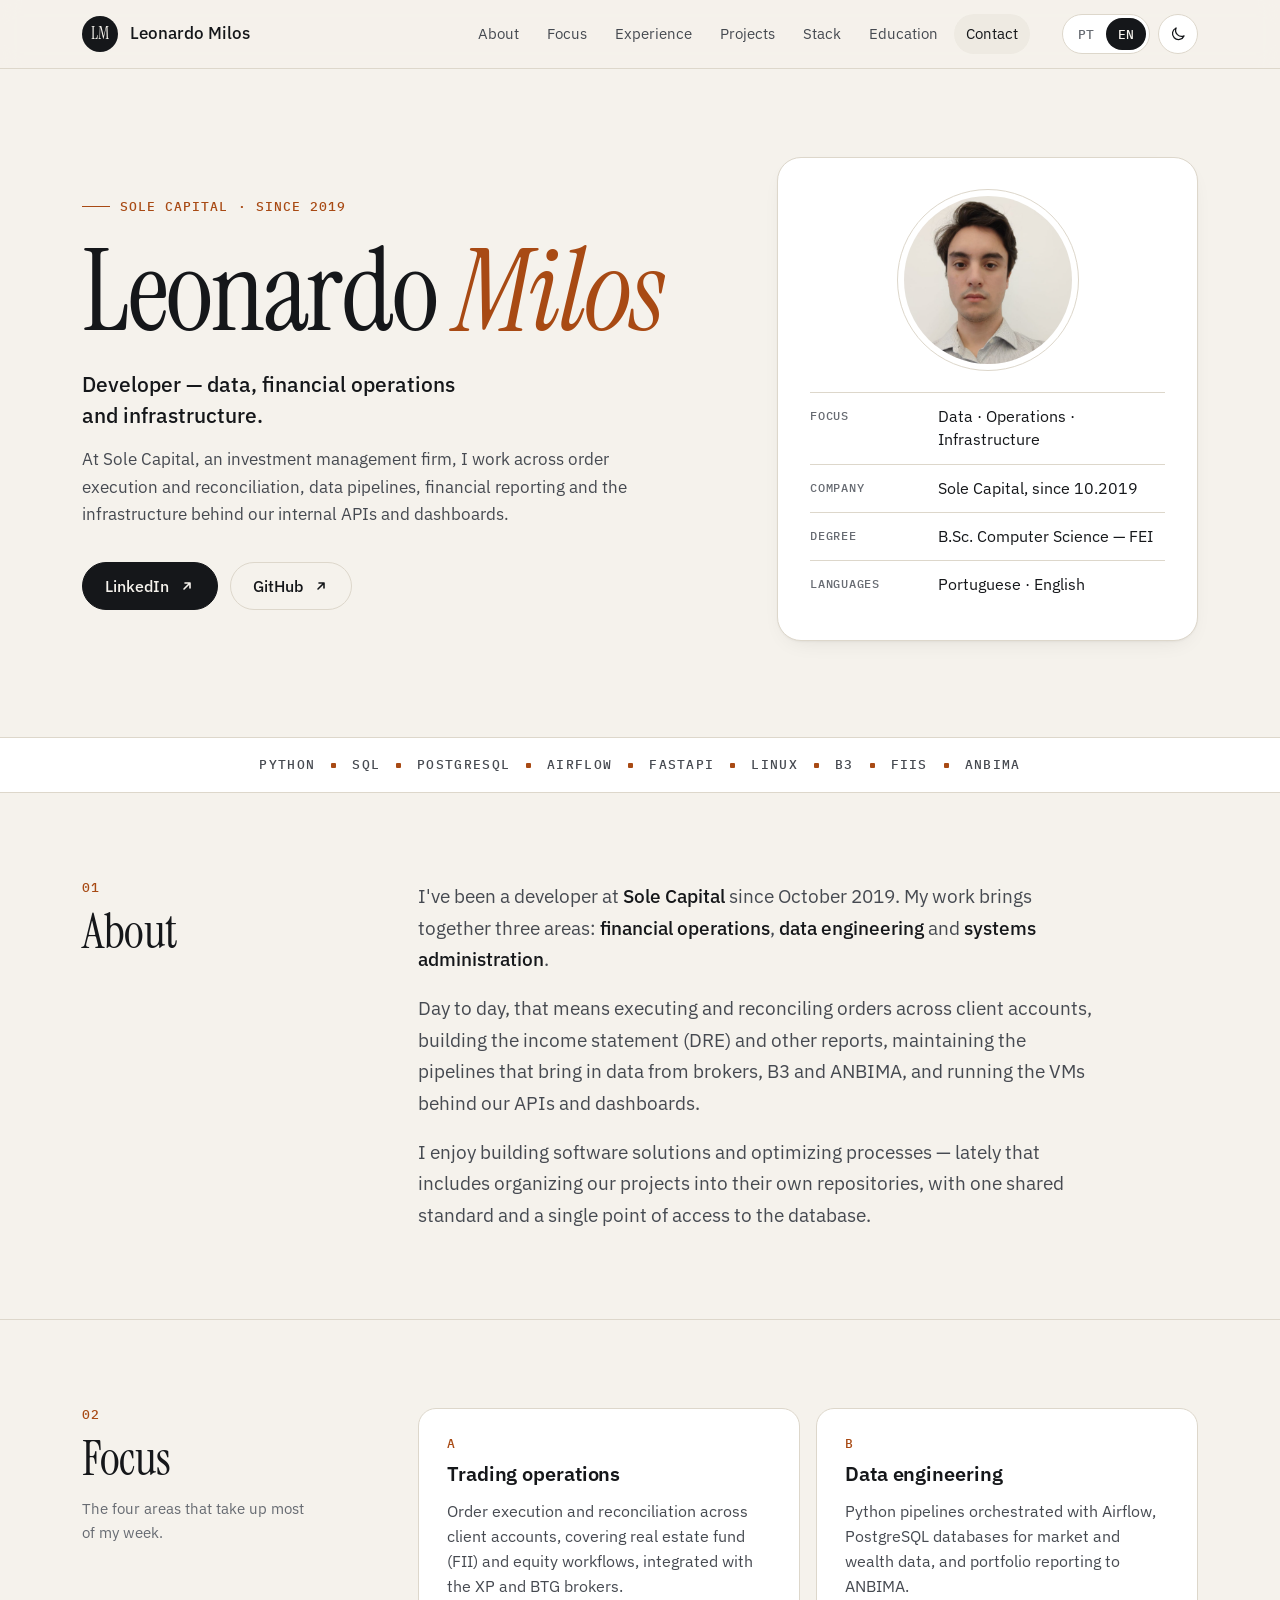
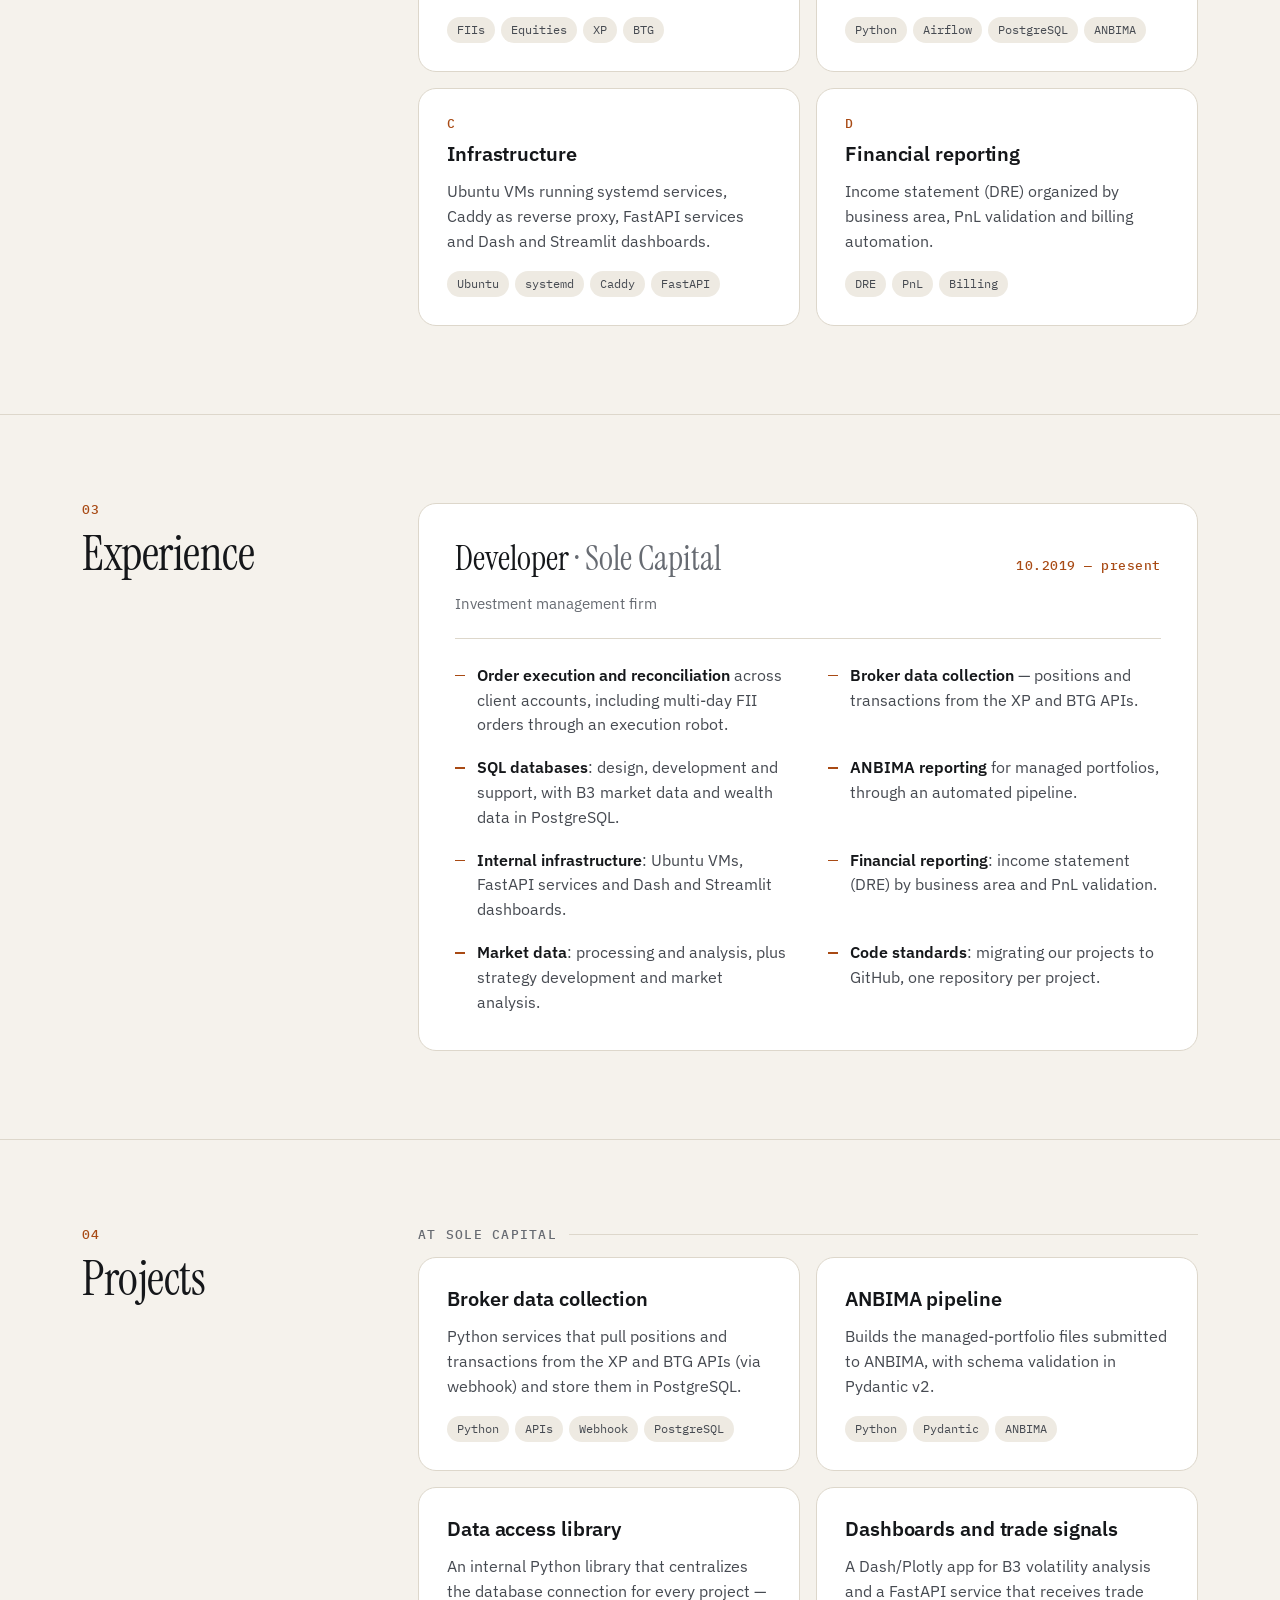
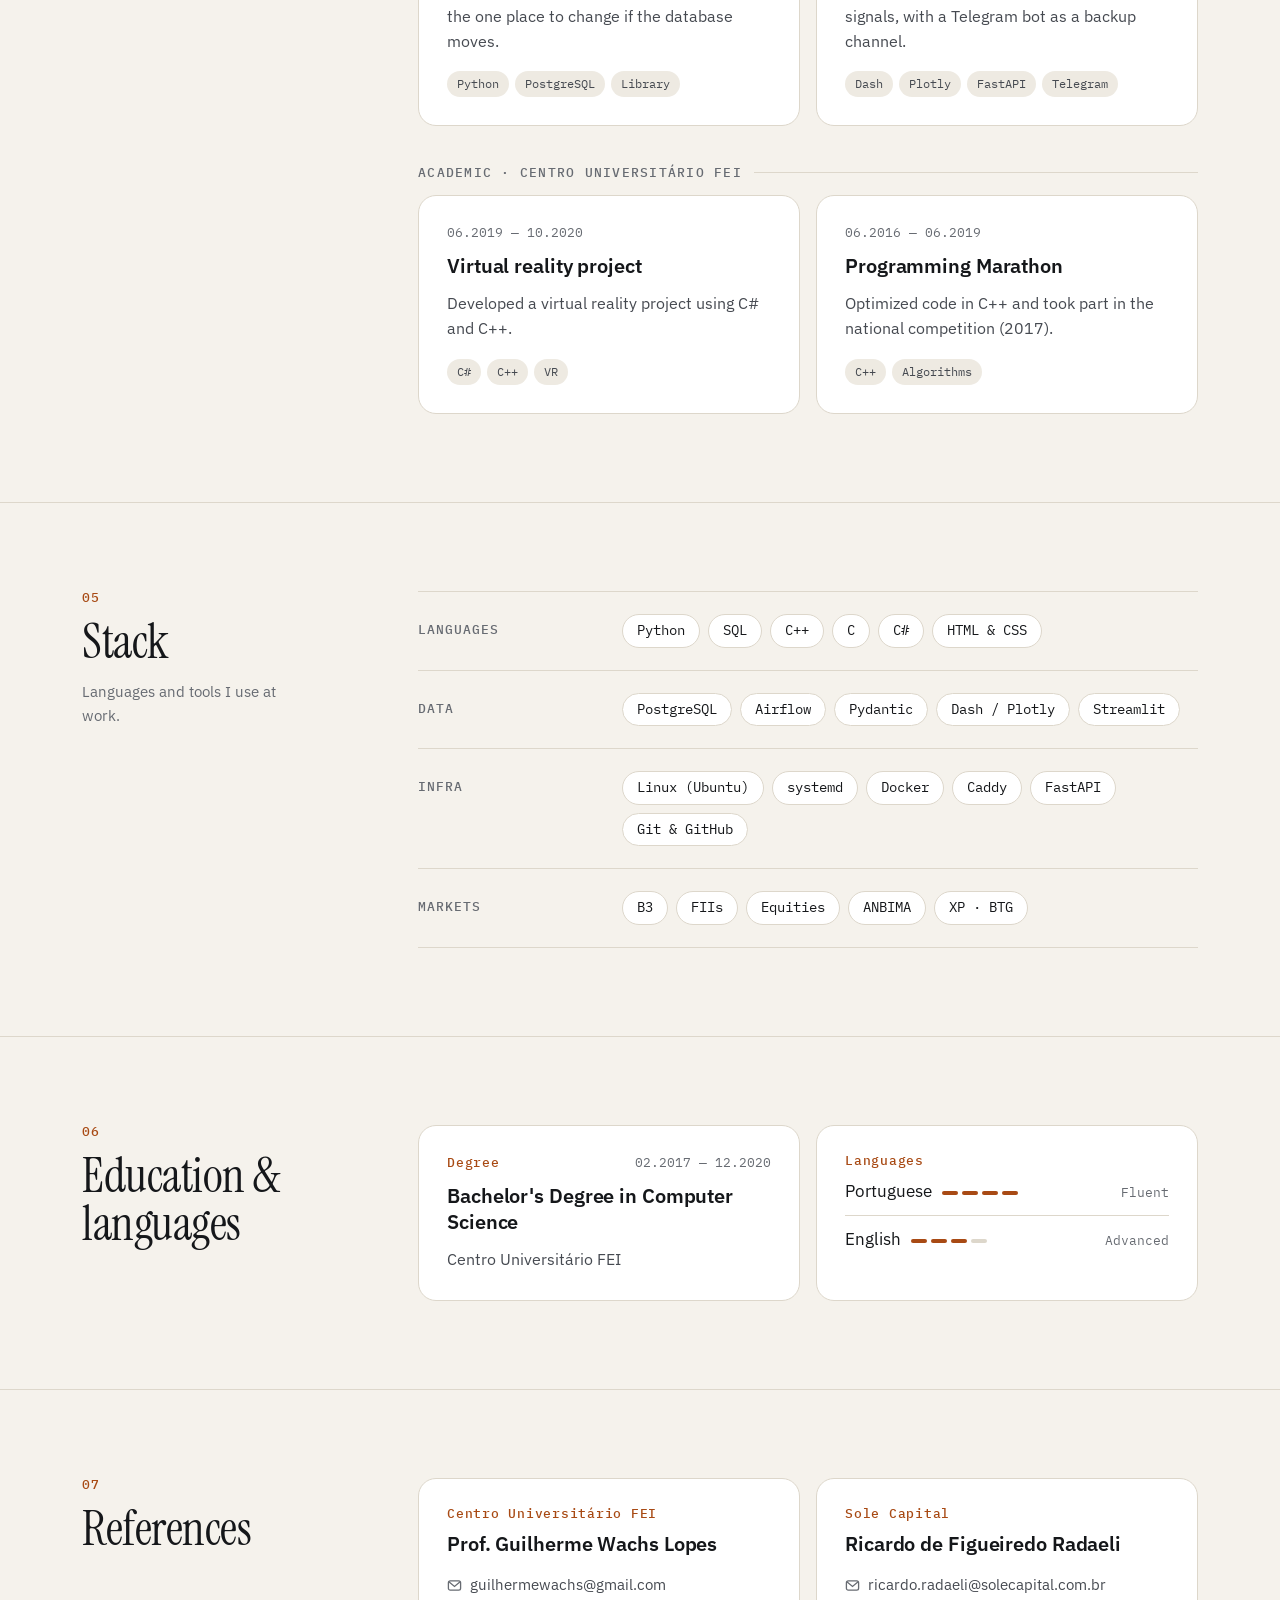
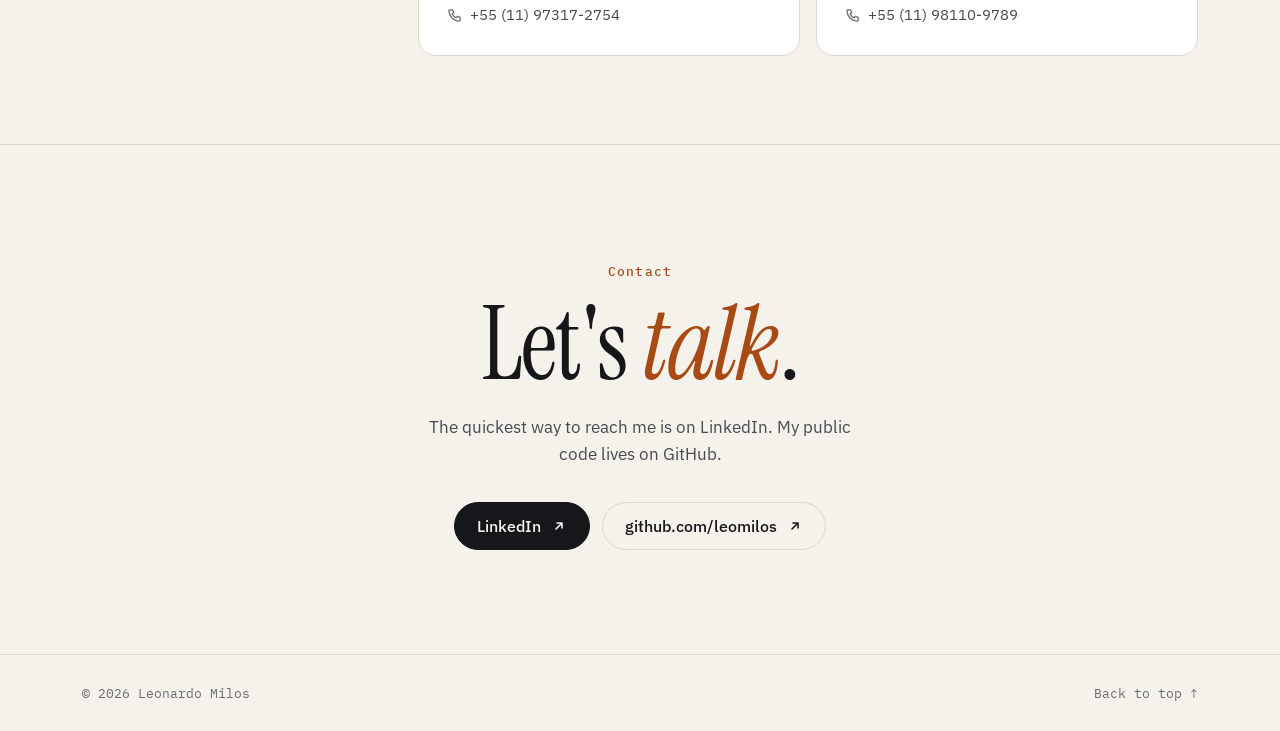
==== index.html @ b1ca7614 "Nova página pessoal bilíngue" ====
<!DOCTYPE html>
<html lang="pt-BR" data-ui="pt">
<head>
  <meta charset="UTF-8">
  <meta name="viewport" content="width=device-width, initial-scale=1.0">
  <title>Leonardo Milos · Dados, operações e infraestrutura</title>
  <meta name="description" content="Leonardo Milos — desenvolvedor na Sole Capital: engenharia de dados, operações financeiras e infraestrutura.">
  <meta property="og:title" content="Leonardo Milos">
  <meta property="og:description" content="Desenvolvedor na Sole Capital — dados, operações financeiras e infraestrutura.">
  <meta property="og:image" content="profile-photo.jpg">
  <link rel="icon" href="data:image/svg+xml,%3Csvg xmlns='http://www.w3.org/2000/svg' viewBox='0 0 64 64'%3E%3Crect width='64' height='64' rx='32' fill='%2315171A'/%3E%3Ctext x='32' y='42' font-family='Georgia,serif' font-size='28' fill='%23F5F2EC' text-anchor='middle'%3ELM%3C/text%3E%3C/svg%3E">
  <link rel="preconnect" href="https://fonts.googleapis.com">
  <link rel="preconnect" href="https://fonts.gstatic.com" crossorigin>
  <link href="https://fonts.googleapis.com/css2?family=IBM+Plex+Mono:wght@400;500&family=IBM+Plex+Sans:wght@400;500;600&family=Instrument+Serif:ital@0;1&display=swap" rel="stylesheet">

  <!-- Aplica idioma e tema antes de pintar a página (evita "piscar") -->
  <script>
    (function () {
      var r = document.documentElement;
      function get(k) { try { return localStorage.getItem(k); } catch (e) { return null; } }
      var q = new URLSearchParams(location.search).get('lang');
      var nav = (navigator.language || 'pt').toLowerCase();
      var lang = q || get('lm-lang') || (nav.indexOf('pt') === 0 ? 'pt' : 'en');
      lang = lang === 'en' ? 'en' : 'pt';
      r.setAttribute('data-ui', lang);
      r.setAttribute('lang', lang === 'en' ? 'en' : 'pt-BR');
      var t = get('lm-theme');
      if (t === 'light' || t === 'dark') r.setAttribute('data-theme', t);
    })();
  </script>

  <style>
    /* ---------- Tokens ---------- */
    :root {
      --paper: #F5F2EC;
      --surface: #FFFFFF;
      --ink: #15171A;
      --ink-2: #464A51;
      --muted: #676B72;
      --rule: #DDD7CB;
      --accent: #A84A14;
      --accent-soft: #F3E6DA;
      --chip: #EEEAE2;
      --btn-ink: #F5F2EC;
      --shadow: 0 1px 2px rgba(21, 23, 26, .04), 0 8px 24px -12px rgba(21, 23, 26, .12);

      --serif: "Instrument Serif", Georgia, "Times New Roman", serif;
      --sans: "IBM Plex Sans", "Segoe UI", system-ui, sans-serif;
      --mono: "IBM Plex Mono", ui-monospace, "Cascadia Mono", Consolas, monospace;

      --wrap: 1180px;
      --gutter: 32px;
      color-scheme: light;
    }
    @media (prefers-color-scheme: dark) {
      :root:not([data-theme="light"]) {
        --paper: #121315; --surface: #1A1C1F; --ink: #ECE8E1; --ink-2: #BDB8B0; --muted: #918C85;
        --rule: #2D3034; --accent: #E38D52; --accent-soft: #2B2019; --chip: #222428; --btn-ink: #121315;
        --shadow: 0 1px 2px rgba(0,0,0,.3), 0 8px 24px -12px rgba(0,0,0,.6);
        color-scheme: dark;
      }
    }
    :root[data-theme="dark"] {
      --paper: #121315; --surface: #1A1C1F; --ink: #ECE8E1; --ink-2: #BDB8B0; --muted: #918C85;
      --rule: #2D3034; --accent: #E38D52; --accent-soft: #2B2019; --chip: #222428; --btn-ink: #121315;
      --shadow: 0 1px 2px rgba(0,0,0,.3), 0 8px 24px -12px rgba(0,0,0,.6);
      color-scheme: dark;
    }

    /* ---------- Idioma: mostra só o bloco do idioma ativo ---------- */
    html[data-ui="pt"] [data-lang="en"],
    html[data-ui="en"] [data-lang="pt"] { display: none !important; }

    /* ---------- Base ---------- */
    *, *::before, *::after { box-sizing: border-box; }
    html { -webkit-text-size-adjust: 100%; }
    @media (prefers-reduced-motion: no-preference) { html { scroll-behavior: smooth; } }
    body {
      margin: 0;
      background: var(--paper);
      color: var(--ink);
      font-family: var(--sans);
      font-size: 17px;
      line-height: 1.6;
      -webkit-font-smoothing: antialiased;
      transition: background-color .25s ease, color .25s ease;
    }
    a { color: var(--accent); text-underline-offset: 3px; }
    a:hover { color: var(--ink); }
    :focus-visible { outline: 2px solid var(--accent); outline-offset: 3px; border-radius: 6px; }
    h1, h2, h3, p, ul, dl, dd { margin: 0; }
    ul { padding: 0; list-style: none; }
    .wrap { max-width: var(--wrap); margin: 0 auto; padding: 0 var(--gutter); }
    .mono { font-family: var(--mono); }
    .skip { position: absolute; left: -9999px; }
    .skip:focus { left: 16px; top: 16px; z-index: 100; background: var(--ink); color: var(--paper); padding: 8px 14px; border-radius: 8px; }

    /* ---------- Topo ---------- */
    .topbar {
      position: sticky; top: 0; z-index: 20;
      background: color-mix(in srgb, var(--paper) 86%, transparent);
      backdrop-filter: saturate(1.4) blur(10px);
      -webkit-backdrop-filter: saturate(1.4) blur(10px);
      border-bottom: 1px solid var(--rule);
    }
    .topbar .wrap { display: flex; align-items: center; gap: 24px; height: 68px; }
    .brand { display: flex; align-items: center; gap: 12px; color: var(--ink); text-decoration: none; font-weight: 500; white-space: nowrap; }
    .brand-mark {
      width: 36px; height: 36px; border-radius: 50%;
      display: grid; place-items: center;
      background: var(--ink); color: var(--paper);
      font-family: var(--serif); font-size: 17px; letter-spacing: .02em;
    }
    .nav { display: flex; gap: 4px; margin-left: auto; }
    .nav a {
      color: var(--ink-2); text-decoration: none; font-size: 14.5px;
      padding: 8px 12px; border-radius: 999px;
      transition: background-color .15s, color .15s;
    }
    .nav a:hover { color: var(--ink); background: var(--chip); }
    .nav a.is-active { color: var(--ink); background: var(--chip); }
    .controls { display: flex; align-items: center; gap: 8px; }
    .nav + .controls { margin-left: 8px; }
    .seg { display: inline-flex; padding: 3px; border: 1px solid var(--rule); border-radius: 999px; background: var(--surface); }
    .seg button {
      font: 500 12.5px/1 var(--mono); letter-spacing: .04em;
      min-width: 40px; height: 32px; padding: 0 10px;
      border: 0; border-radius: 999px; cursor: pointer;
      background: transparent; color: var(--muted);
    }
    .seg button[aria-pressed="true"] { background: var(--ink); color: var(--paper); }
    .icon-btn {
      width: 40px; height: 40px; display: grid; place-items: center;
      border: 1px solid var(--rule); border-radius: 50%;
      background: var(--surface); color: var(--ink); cursor: pointer;
    }
    .icon-btn:hover { border-color: var(--ink-2); }
    .icon-btn svg { width: 18px; height: 18px; }
    .i-sun { display: none; }
    :root[data-theme="dark"] .i-sun { display: block; }
    :root[data-theme="dark"] .i-moon { display: none; }
    @media (prefers-color-scheme: dark) {
      :root:not([data-theme="light"]) .i-sun { display: block; }
      :root:not([data-theme="light"]) .i-moon { display: none; }
    }

    /* ---------- Hero ---------- */
    .hero { padding: 88px 0 96px; }
    .hero .wrap { display: grid; grid-template-columns: minmax(0, 1.5fr) minmax(0, 1fr); gap: 64px; align-items: center; }
    .eyebrow {
      display: inline-flex; align-items: center; gap: 10px;
      font: 500 13px/1 var(--mono); letter-spacing: .08em; text-transform: uppercase;
      color: var(--accent);
    }
    .eyebrow::before { content: ""; width: 28px; height: 1px; background: currentColor; }
    .hero h1 {
      margin-top: 22px;
      font-family: var(--serif); font-weight: 400;
      font-size: clamp(64px, 9vw, 124px); line-height: .92; letter-spacing: -.02em;
    }
    .hero h1 em { font-style: italic; color: var(--accent); }
    .role { margin-top: 26px; font-size: 21px; line-height: 1.45; font-weight: 500; max-width: 30ch; }
    .lede { margin-top: 16px; color: var(--ink-2); max-width: 56ch; }
    .cta { display: flex; flex-wrap: wrap; gap: 12px; margin-top: 34px; }
    .btn {
      display: inline-flex; align-items: center; gap: 10px;
      height: 48px; padding: 0 22px; border-radius: 999px;
      font-weight: 500; font-size: 15.5px; text-decoration: none;
      border: 1px solid var(--ink); transition: transform .15s, background-color .15s, color .15s;
    }
    .btn svg { width: 16px; height: 16px; }
    .btn-primary { background: var(--ink); color: var(--btn-ink); }
    .btn-primary:hover { color: var(--btn-ink); transform: translateY(-1px); }
    .btn-ghost { background: transparent; color: var(--ink); border-color: var(--rule); }
    .btn-ghost:hover { color: var(--ink); border-color: var(--ink); transform: translateY(-1px); }

    .id-card {
      background: var(--surface); border: 1px solid var(--rule); border-radius: 24px;
      padding: 32px; box-shadow: var(--shadow);
    }
    .photo {
      width: 168px; height: 168px; border-radius: 50%; overflow: hidden;
      outline: 1px solid var(--rule); outline-offset: 6px;
      margin: 6px auto 28px;
    }
    .photo img {
      display: block; width: 108%; height: 108%; margin: -4%;
      object-fit: cover; transition: transform .4s ease;
    }
    .photo:hover img { transform: scale(1.05); }
    .facts { display: grid; gap: 0; }
    .facts div { display: grid; grid-template-columns: 112px 1fr; gap: 16px; padding: 12px 0; border-top: 1px solid var(--rule); }
    .facts dt { font: 500 12px/1.9 var(--mono); letter-spacing: .06em; text-transform: uppercase; color: var(--muted); }
    .facts dd { font-size: 15.5px; line-height: 1.5; }

    /* ---------- Faixa tipo "ticker" ---------- */
    .ticker { border-top: 1px solid var(--rule); border-bottom: 1px solid var(--rule); background: var(--surface); }
    .ticker ul {
      display: flex; flex-wrap: wrap; justify-content: center; gap: 10px 16px;
      padding: 18px 0;
      font: 500 13px/1.4 var(--mono); letter-spacing: .1em; text-transform: uppercase; color: var(--ink-2);
    }
    .ticker li { display: inline-flex; align-items: center; gap: 16px; }
    .ticker li + li::before { content: ""; width: 5px; height: 5px; background: var(--accent); border-radius: 1px; }

    /* ---------- Seções ---------- */
    .section { padding: 88px 0; border-bottom: 1px solid var(--rule); scroll-margin-top: 68px; }
    .section:last-of-type { border-bottom: 0; }
    .section .wrap { display: grid; grid-template-columns: 280px minmax(0, 1fr); gap: 56px; }
    .sec-head { align-self: start; position: sticky; top: 108px; }
    .sec-num { font: 500 13px/1 var(--mono); letter-spacing: .08em; color: var(--accent); }
    .sec-head h2 { margin-top: 14px; font-family: var(--serif); font-weight: 400; font-size: 48px; line-height: 1; letter-spacing: -.01em; }
    .sec-head p { margin-top: 14px; color: var(--muted); font-size: 15px; max-width: 26ch; }

    .prose p { font-size: 19px; line-height: 1.65; color: var(--ink-2); max-width: 62ch; }
    .prose p + p { margin-top: 18px; }
    .prose strong { color: var(--ink); font-weight: 500; }

    .grid-2 { display: grid; grid-template-columns: repeat(2, minmax(0, 1fr)); gap: 16px; }
    .card {
      background: var(--surface); border: 1px solid var(--rule); border-radius: 18px;
      padding: 28px; display: flex; flex-direction: column; gap: 12px;
      transition: border-color .2s, transform .2s;
    }
    .card:hover { border-color: color-mix(in srgb, var(--ink) 30%, var(--rule)); }
    .card-top { display: flex; align-items: baseline; justify-content: space-between; gap: 12px; }
    .card-idx { font: 500 12.5px/1 var(--mono); color: var(--accent); letter-spacing: .06em; }
    .card-date { font: 400 12.5px/1.4 var(--mono); color: var(--muted); white-space: nowrap; }
    .card h3 { font-size: 20px; line-height: 1.3; font-weight: 600; letter-spacing: -.005em; }
    .card p { color: var(--ink-2); font-size: 15.5px; line-height: 1.6; }
    .tags { display: flex; flex-wrap: wrap; gap: 6px; margin-top: auto; padding-top: 6px; }
    .tag { font: 400 12px/1 var(--mono); padding: 7px 10px; border-radius: 999px; background: var(--chip); color: var(--ink-2); }

    /* Experiência */
    .job { background: var(--surface); border: 1px solid var(--rule); border-radius: 18px; padding: 36px; }
    .job-head { display: flex; flex-wrap: wrap; justify-content: space-between; align-items: baseline; gap: 8px 24px; padding-bottom: 22px; border-bottom: 1px solid var(--rule); }
    .job-head h3 { font-family: var(--serif); font-weight: 400; font-size: 34px; line-height: 1.1; }
    .job-head h3 .at { color: var(--muted); }
    .job-meta { font: 500 13px/1.4 var(--mono); color: var(--accent); letter-spacing: .04em; }
    .job-sub { margin-top: 6px; color: var(--muted); font-size: 15px; width: 100%; }
    .job-list { margin-top: 24px; display: grid; grid-template-columns: repeat(2, minmax(0, 1fr)); gap: 18px 40px; }
    .job-list li { position: relative; padding-left: 22px; color: var(--ink-2); font-size: 15.5px; line-height: 1.6; }
    .job-list li::before { content: ""; position: absolute; left: 0; top: .78em; width: 10px; height: 1.5px; background: var(--accent); }
    .job-list b { color: var(--ink); font-weight: 600; }

    /* Projetos */
    .group-label { font: 500 12.5px/1 var(--mono); letter-spacing: .1em; text-transform: uppercase; color: var(--muted); margin: 0 0 16px; display: flex; align-items: center; gap: 12px; }
    .group-label::after { content: ""; flex: 1; height: 1px; background: var(--rule); }
    .group + .group { margin-top: 40px; }

    /* Stack */
    .stack { border-top: 1px solid var(--rule); }
    .stack-row { display: grid; grid-template-columns: 180px minmax(0, 1fr); gap: 24px; padding: 22px 0; border-bottom: 1px solid var(--rule); align-items: start; }
    .stack-row dt { font: 500 12.5px/2.4 var(--mono); letter-spacing: .08em; text-transform: uppercase; color: var(--muted); }
    .stack-row dd { display: flex; flex-wrap: wrap; gap: 8px; }
    .stack-row .tag { font-size: 13.5px; padding: 9px 14px; background: var(--surface); border: 1px solid var(--rule); color: var(--ink); }

    /* Formação + idiomas */
    .lang-row { display: flex; justify-content: space-between; align-items: baseline; gap: 16px; padding: 10px 0; border-top: 1px solid var(--rule); }
    .lang-row:first-of-type { border-top: 0; padding-top: 0; }
    .lang-row span:last-child { font: 400 13px/1 var(--mono); color: var(--muted); }
    .level { display: inline-flex; gap: 4px; margin-left: 10px; vertical-align: middle; }
    .level i { width: 16px; height: 4px; border-radius: 2px; background: var(--rule); }
    .level i.on { background: var(--accent); }

    /* Referências */
    .ref-contact { display: grid; gap: 6px; margin-top: 4px; font-size: 15px; }
    .ref-contact a { text-decoration: none; display: inline-flex; align-items: center; gap: 8px; color: var(--ink-2); }
    .ref-contact a:hover { color: var(--accent); }
    .ref-contact svg { width: 15px; height: 15px; flex: none; color: var(--muted); }

    /* Contato */
    .contact { padding: 120px 0 104px; text-align: center; }
    .contact h2 { font-family: var(--serif); font-weight: 400; font-size: clamp(52px, 8vw, 104px); line-height: .95; letter-spacing: -.02em; }
    .contact h2 em { color: var(--accent); }
    .contact p { margin: 20px auto 0; color: var(--ink-2); max-width: 46ch; }
    .contact .cta { justify-content: center; }

    footer { border-top: 1px solid var(--rule); }
    footer .wrap { display: flex; justify-content: space-between; align-items: center; gap: 16px; height: 76px; font: 400 13px/1 var(--mono); color: var(--muted); }
    footer a { color: var(--muted); text-decoration: none; }
    footer a:hover { color: var(--ink); }

    /* ---------- Responsivo ---------- */
    @media (max-width: 1080px) {
      .nav { display: none; }
      .controls, .nav + .controls { margin-left: auto; }
      .section .wrap { grid-template-columns: 1fr; gap: 32px; }
      .sec-head { position: static; }
      .sec-head p { max-width: 48ch; }
    }
    @media (max-width: 860px) {
      .hero { padding: 56px 0 64px; }
      .hero .wrap { grid-template-columns: 1fr; gap: 40px; }
      .job-list { grid-template-columns: 1fr; }
    }
    @media (max-width: 640px) {
      :root { --gutter: 20px; }
      body { font-size: 16px; }
      .topbar .wrap { height: 60px; gap: 12px; }
      .brand-name { display: none; }
      .section { padding: 64px 0; scroll-margin-top: 60px; }
      .sec-head h2 { font-size: 40px; }
      .prose p { font-size: 17px; }
      .grid-2 { grid-template-columns: 1fr; }
      .card, .job, .id-card { padding: 24px; border-radius: 16px; }
      .job-head h3 { font-size: 28px; }
      .stack-row { grid-template-columns: 1fr; gap: 10px; }
      .stack-row dt { line-height: 1.4; }
      .facts div { grid-template-columns: 96px 1fr; }
      .ticker ul { justify-content: flex-start; gap: 10px 12px; font-size: 12px; }
      .ticker li { gap: 12px; }
      .contact { padding: 80px 0 72px; }
      footer .wrap { flex-direction: column; justify-content: center; height: auto; padding-top: 24px; padding-bottom: 24px; }
    }
  </style>
</head>
<body>
  <a class="skip" href="#conteudo"><span data-lang="pt">Pular para o conteúdo</span><span data-lang="en">Skip to content</span></a>

  <!-- ============ TOPO ============ -->
  <header class="topbar">
    <div class="wrap">
      <a class="brand" href="#topo" aria-label="Leonardo Milos">
        <span class="brand-mark" aria-hidden="true">LM</span>
        <span class="brand-name">Leonardo Milos</span>
      </a>
      <nav class="nav" aria-label="Seções">
        <a href="#sobre"><span data-lang="pt">Sobre</span><span data-lang="en">About</span></a>
        <a href="#atuacao"><span data-lang="pt">Atuação</span><span data-lang="en">Focus</span></a>
        <a href="#experiencia"><span data-lang="pt">Experiência</span><span data-lang="en">Experience</span></a>
        <a href="#projetos"><span data-lang="pt">Projetos</span><span data-lang="en">Projects</span></a>
        <a href="#stack">Stack</a>
        <a href="#formacao"><span data-lang="pt">Formação</span><span data-lang="en">Education</span></a>
        <a href="#contato"><span data-lang="pt">Contato</span><span data-lang="en">Contact</span></a>
      </nav>
      <div class="controls">
        <div class="seg" role="group" aria-label="Idioma / Language">
          <button type="button" data-set-lang="pt" aria-pressed="true">PT</button>
          <button type="button" data-set-lang="en" aria-pressed="false">EN</button>
        </div>
        <button type="button" class="icon-btn" id="theme-toggle" aria-label="Alternar tema claro/escuro">
          <svg class="i-moon" viewBox="0 0 24 24" fill="none" stroke="currentColor" stroke-width="1.7" stroke-linecap="round" stroke-linejoin="round" aria-hidden="true"><path d="M20 14.5A8 8 0 0 1 9.5 4a8 8 0 1 0 10.5 10.5Z"/></svg>
          <svg class="i-sun" viewBox="0 0 24 24" fill="none" stroke="currentColor" stroke-width="1.7" stroke-linecap="round" aria-hidden="true"><circle cx="12" cy="12" r="4"/><path d="M12 2.5v2M12 19.5v2M4.6 4.6l1.4 1.4M18 18l1.4 1.4M2.5 12h2M19.5 12h2M4.6 19.4 6 18M18 6l1.4-1.4"/></svg>
        </button>
      </div>
    </div>
  </header>

  <main id="conteudo">
    <!-- ============ HERO ============ -->
    <section class="hero" id="topo">
      <div class="wrap">
        <div>
          <span class="eyebrow"><span data-lang="pt">Sole Capital · desde 2019</span><span data-lang="en">Sole Capital · since 2019</span></span>
          <h1>Leonardo <em>Milos</em></h1>
          <p class="role">
            <span data-lang="pt">Desenvolvedor — dados, operações financeiras e infraestrutura.</span>
            <span data-lang="en">Developer — data, financial operations and infrastructure.</span>
          </p>
          <p class="lede" data-lang="pt">Na Sole Capital, gestora de investimentos, trabalho da execução e conciliação de ordens aos pipelines de dados, relatórios financeiros e à infraestrutura das APIs e dashboards internos.</p>
          <p class="lede" data-lang="en">At Sole Capital, an investment management firm, I work across order execution and reconciliation, data pipelines, financial reporting and the infrastructure behind our internal APIs and dashboards.</p>
          <div class="cta">
            <a class="btn btn-primary" href="https://www.linkedin.com/in/leonardo-pilati-milos-6a13b322b/" target="_blank" rel="noopener">
              LinkedIn
              <svg viewBox="0 0 16 16" fill="none" stroke="currentColor" stroke-width="1.6" stroke-linecap="round" stroke-linejoin="round" aria-hidden="true"><path d="M5 11 11 5M6 5h5v5"/></svg>
            </a>
            <a class="btn btn-ghost" href="https://github.com/leomilos" target="_blank" rel="noopener">
              GitHub
              <svg viewBox="0 0 16 16" fill="none" stroke="currentColor" stroke-width="1.6" stroke-linecap="round" stroke-linejoin="round" aria-hidden="true"><path d="M5 11 11 5M6 5h5v5"/></svg>
            </a>
          </div>
        </div>

        <aside class="id-card" aria-label="Resumo">
          <div class="photo"><img src="profile-photo.jpg" alt="Foto de Leonardo Milos" width="283" height="286"></div>
          <dl class="facts">
            <div>
              <dt><span data-lang="pt">Atuação</span><span data-lang="en">Focus</span></dt>
              <dd><span data-lang="pt">Dados · Operações · Infraestrutura</span><span data-lang="en">Data · Operations · Infrastructure</span></dd>
            </div>
            <div>
              <dt><span data-lang="pt">Empresa</span><span data-lang="en">Company</span></dt>
              <dd><span data-lang="pt">Sole Capital, desde 10.2019</span><span data-lang="en">Sole Capital, since 10.2019</span></dd>
            </div>
            <div>
              <dt><span data-lang="pt">Formação</span><span data-lang="en">Degree</span></dt>
              <dd><span data-lang="pt">Ciência da Computação — FEI</span><span data-lang="en">B.Sc. Computer Science — FEI</span></dd>
            </div>
            <div>
              <dt><span data-lang="pt">Idiomas</span><span data-lang="en">Languages</span></dt>
              <dd><span data-lang="pt">Português · Inglês</span><span data-lang="en">Portuguese · English</span></dd>
            </div>
          </dl>
        </aside>
      </div>
    </section>

    <!-- ============ FAIXA ============ -->
    <div class="ticker" aria-hidden="true">
      <div class="wrap">
        <ul>
          <li>Python</li><li>SQL</li><li>PostgreSQL</li><li>Airflow</li><li>FastAPI</li><li>Linux</li><li>B3</li><li>FIIs</li><li>ANBIMA</li>
        </ul>
      </div>
    </div>

    <!-- ============ 01 SOBRE ============ -->
    <section class="section" id="sobre">
      <div class="wrap">
        <header class="sec-head">
          <div class="sec-num">01</div>
          <h2><span data-lang="pt">Sobre</span><span data-lang="en">About</span></h2>
        </header>
        <div class="prose">
          <div data-lang="pt">
            <p>Sou desenvolvedor na <strong>Sole Capital</strong> desde outubro de 2019. Meu trabalho junta três frentes: <strong>operações financeiras</strong>, <strong>engenharia de dados</strong> e <strong>administração de sistemas</strong>.</p>
            <p>No dia a dia isso significa executar e conciliar ordens em contas de clientes, montar o DRE e outros relatórios, manter os pipelines que trazem dados de corretoras, da B3 e da ANBIMA, e cuidar das VMs onde rodam nossas APIs e dashboards.</p>
            <p>Gosto de criar soluções de software e otimizar processos — hoje, isso inclui organizar os projetos da casa em repositórios próprios, com um padrão único e um só ponto de acesso ao banco de dados.</p>
          </div>
          <div data-lang="en">
            <p>I've been a developer at <strong>Sole Capital</strong> since October 2019. My work brings together three areas: <strong>financial operations</strong>, <strong>data engineering</strong> and <strong>systems administration</strong>.</p>
            <p>Day to day, that means executing and reconciling orders across client accounts, building the income statement (DRE) and other reports, maintaining the pipelines that bring in data from brokers, B3 and ANBIMA, and running the VMs behind our APIs and dashboards.</p>
            <p>I enjoy building software solutions and optimizing processes — lately that includes organizing our projects into their own repositories, with one shared standard and a single point of access to the database.</p>
          </div>
        </div>
      </div>
    </section>

    <!-- ============ 02 ATUAÇÃO ============ -->
    <section class="section" id="atuacao">
      <div class="wrap">
        <header class="sec-head">
          <div class="sec-num">02</div>
          <h2><span data-lang="pt">Atuação</span><span data-lang="en">Focus</span></h2>
          <p><span data-lang="pt">As quatro frentes que ocupam a maior parte da minha semana.</span><span data-lang="en">The four areas that take up most of my week.</span></p>
        </header>
        <div class="grid-2">
          <article class="card">
            <div class="card-top"><span class="card-idx">A</span></div>
            <h3><span data-lang="pt">Operações e execução</span><span data-lang="en">Trading operations</span></h3>
            <p data-lang="pt">Execução e conciliação de ordens em contas de clientes, com fluxos de FIIs e ações e integração com as corretoras XP e BTG.</p>
            <p data-lang="en">Order execution and reconciliation across client accounts, covering real estate fund (FII) and equity workflows, integrated with the XP and BTG brokers.</p>
            <div class="tags"><span class="tag">FIIs</span><span class="tag"><span data-lang="pt">Ações</span><span data-lang="en">Equities</span></span><span class="tag">XP</span><span class="tag">BTG</span></div>
          </article>
          <article class="card">
            <div class="card-top"><span class="card-idx">B</span></div>
            <h3><span data-lang="pt">Engenharia de dados</span><span data-lang="en">Data engineering</span></h3>
            <p data-lang="pt">Pipelines em Python orquestrados com Airflow, bancos PostgreSQL de dados de mercado e patrimônio, e o reporte de carteiras à ANBIMA.</p>
            <p data-lang="en">Python pipelines orchestrated with Airflow, PostgreSQL databases for market and wealth data, and portfolio reporting to ANBIMA.</p>
            <div class="tags"><span class="tag">Python</span><span class="tag">Airflow</span><span class="tag">PostgreSQL</span><span class="tag">ANBIMA</span></div>
          </article>
          <article class="card">
            <div class="card-top"><span class="card-idx">C</span></div>
            <h3><span data-lang="pt">Infraestrutura</span><span data-lang="en">Infrastructure</span></h3>
            <p data-lang="pt">VMs Ubuntu com serviços em systemd, proxy reverso com Caddy, APIs em FastAPI e dashboards em Dash e Streamlit.</p>
            <p data-lang="en">Ubuntu VMs running systemd services, Caddy as reverse proxy, FastAPI services and Dash and Streamlit dashboards.</p>
            <div class="tags"><span class="tag">Ubuntu</span><span class="tag">systemd</span><span class="tag">Caddy</span><span class="tag">FastAPI</span></div>
          </article>
          <article class="card">
            <div class="card-top"><span class="card-idx">D</span></div>
            <h3><span data-lang="pt">Relatórios financeiros</span><span data-lang="en">Financial reporting</span></h3>
            <p data-lang="pt">DRE organizado por área de negócio, validação de PnL e automação de faturamento.</p>
            <p data-lang="en">Income statement (DRE) organized by business area, PnL validation and billing automation.</p>
            <div class="tags"><span class="tag">DRE</span><span class="tag">PnL</span><span class="tag"><span data-lang="pt">Faturamento</span><span data-lang="en">Billing</span></span></div>
          </article>
        </div>
      </div>
    </section>

    <!-- ============ 03 EXPERIÊNCIA ============ -->
    <section class="section" id="experiencia">
      <div class="wrap">
        <header class="sec-head">
          <div class="sec-num">03</div>
          <h2><span data-lang="pt">Experiência</span><span data-lang="en">Experience</span></h2>
        </header>
        <article class="job">
          <div class="job-head">
            <h3><span data-lang="pt">Desenvolvedor</span><span data-lang="en">Developer</span> <span class="at">· Sole Capital</span></h3>
            <div class="job-meta"><span data-lang="pt">10.2019 — atual</span><span data-lang="en">10.2019 — present</span></div>
            <p class="job-sub"><span data-lang="pt">Gestora de investimentos</span><span data-lang="en">Investment management firm</span></p>
          </div>
          <ul class="job-list" data-lang="pt">
            <li><b>Execução e conciliação</b> de ordens em contas de clientes, incluindo ordens de FIIs em vários dias via robô de execução.</li>
            <li><b>Coleta de dados das corretoras</b> — posições e movimentações pelas APIs da XP e do BTG.</li>
            <li><b>Bancos de dados SQL</b>: criação, desenvolvimento e suporte, com dados de mercado da B3 e de patrimônio em PostgreSQL.</li>
            <li><b>Reporte à ANBIMA</b> das carteiras administradas, com pipeline automatizado.</li>
            <li><b>Infraestrutura interna</b>: VMs Ubuntu, APIs em FastAPI e dashboards em Dash e Streamlit.</li>
            <li><b>Relatórios financeiros</b>: DRE por área de negócio e validação de PnL.</li>
            <li><b>Dados de mercado</b>: processamento e análise, e desenvolvimento de estratégias e análises de mercado.</li>
            <li><b>Padronização do código</b>: migração dos projetos para o GitHub, um repositório por projeto.</li>
          </ul>
          <ul class="job-list" data-lang="en">
            <li><b>Order execution and reconciliation</b> across client accounts, including multi-day FII orders through an execution robot.</li>
            <li><b>Broker data collection</b> — positions and transactions from the XP and BTG APIs.</li>
            <li><b>SQL databases</b>: design, development and support, with B3 market data and wealth data in PostgreSQL.</li>
            <li><b>ANBIMA reporting</b> for managed portfolios, through an automated pipeline.</li>
            <li><b>Internal infrastructure</b>: Ubuntu VMs, FastAPI services and Dash and Streamlit dashboards.</li>
            <li><b>Financial reporting</b>: income statement (DRE) by business area and PnL validation.</li>
            <li><b>Market data</b>: processing and analysis, plus strategy development and market analysis.</li>
            <li><b>Code standards</b>: migrating our projects to GitHub, one repository per project.</li>
          </ul>
        </article>
      </div>
    </section>

    <!-- ============ 04 PROJETOS ============ -->
    <section class="section" id="projetos">
      <div class="wrap">
        <header class="sec-head">
          <div class="sec-num">04</div>
          <h2><span data-lang="pt">Projetos</span><span data-lang="en">Projects</span></h2>
        </header>
        <div>
          <div class="group">
            <h3 class="group-label"><span data-lang="pt">Na Sole Capital</span><span data-lang="en">At Sole Capital</span></h3>
            <div class="grid-2">
              <article class="card">
                <h3><span data-lang="pt">Coleta de dados de corretoras</span><span data-lang="en">Broker data collection</span></h3>
                <p data-lang="pt">Serviços em Python que buscam posições e movimentações nas APIs da XP e do BTG (via webhook) e gravam tudo no PostgreSQL.</p>
                <p data-lang="en">Python services that pull positions and transactions from the XP and BTG APIs (via webhook) and store them in PostgreSQL.</p>
                <div class="tags"><span class="tag">Python</span><span class="tag">APIs</span><span class="tag">Webhook</span><span class="tag">PostgreSQL</span></div>
              </article>
              <article class="card">
                <h3><span data-lang="pt">Pipeline ANBIMA</span><span data-lang="en">ANBIMA pipeline</span></h3>
                <p data-lang="pt">Gera os arquivos de carteiras administradas enviados à ANBIMA, com validação de schema em Pydantic v2.</p>
                <p data-lang="en">Builds the managed-portfolio files submitted to ANBIMA, with schema validation in Pydantic v2.</p>
                <div class="tags"><span class="tag">Python</span><span class="tag">Pydantic</span><span class="tag">ANBIMA</span></div>
              </article>
              <article class="card">
                <h3><span data-lang="pt">Biblioteca de acesso a dados</span><span data-lang="en">Data access library</span></h3>
                <p data-lang="pt">Biblioteca Python interna que centraliza a conexão com o banco para todos os projetos — o único ponto a trocar se o banco mudar.</p>
                <p data-lang="en">An internal Python library that centralizes the database connection for every project — the one place to change if the database moves.</p>
                <div class="tags"><span class="tag">Python</span><span class="tag">PostgreSQL</span><span class="tag"><span data-lang="pt">Biblioteca</span><span data-lang="en">Library</span></span></div>
              </article>
              <article class="card">
                <h3><span data-lang="pt">Dashboards e sinais de trade</span><span data-lang="en">Dashboards and trade signals</span></h3>
                <p data-lang="pt">App em Dash/Plotly de volatilidade da B3 e uma API em FastAPI que recebe sinais de trade, com um bot do Telegram como canal alternativo.</p>
                <p data-lang="en">A Dash/Plotly app for B3 volatility analysis and a FastAPI service that receives trade signals, with a Telegram bot as a backup channel.</p>
                <div class="tags"><span class="tag">Dash</span><span class="tag">Plotly</span><span class="tag">FastAPI</span><span class="tag">Telegram</span></div>
              </article>
            </div>
          </div>

          <div class="group">
            <h3 class="group-label"><span data-lang="pt">Acadêmicos · Centro Universitário FEI</span><span data-lang="en">Academic · Centro Universitário FEI</span></h3>
            <div class="grid-2">
              <article class="card">
                <div class="card-top"><span class="card-date">06.2019 — 10.2020</span></div>
                <h3><span data-lang="pt">Projeto de realidade virtual</span><span data-lang="en">Virtual reality project</span></h3>
                <p data-lang="pt">Desenvolvimento de um projeto de realidade virtual em C# e C++.</p>
                <p data-lang="en">Developed a virtual reality project using C# and C++.</p>
                <div class="tags"><span class="tag">C#</span><span class="tag">C++</span><span class="tag">VR</span></div>
              </article>
              <article class="card">
                <div class="card-top"><span class="card-date">06.2016 — 06.2019</span></div>
                <h3><span data-lang="pt">Maratona de Programação</span><span data-lang="en">Programming Marathon</span></h3>
                <p data-lang="pt">Otimização de código em C++ e participação na etapa nacional da competição (2017).</p>
                <p data-lang="en">Optimized code in C++ and took part in the national competition (2017).</p>
                <div class="tags"><span class="tag">C++</span><span class="tag"><span data-lang="pt">Algoritmos</span><span data-lang="en">Algorithms</span></span></div>
              </article>
            </div>
          </div>
        </div>
      </div>
    </section>

    <!-- ============ 05 STACK ============ -->
    <section class="section" id="stack">
      <div class="wrap">
        <header class="sec-head">
          <div class="sec-num">05</div>
          <h2>Stack</h2>
          <p><span data-lang="pt">Linguagens e ferramentas que uso no trabalho.</span><span data-lang="en">Languages and tools I use at work.</span></p>
        </header>
        <dl class="stack">
          <div class="stack-row">
            <dt><span data-lang="pt">Linguagens</span><span data-lang="en">Languages</span></dt>
            <dd><span class="tag">Python</span><span class="tag">SQL</span><span class="tag">C++</span><span class="tag">C</span><span class="tag">C#</span><span class="tag">HTML &amp; CSS</span></dd>
          </div>
          <div class="stack-row">
            <dt><span data-lang="pt">Dados</span><span data-lang="en">Data</span></dt>
            <dd><span class="tag">PostgreSQL</span><span class="tag">Airflow</span><span class="tag">Pydantic</span><span class="tag">Dash / Plotly</span><span class="tag">Streamlit</span></dd>
          </div>
          <div class="stack-row">
            <dt><span data-lang="pt">Infra</span><span data-lang="en">Infra</span></dt>
            <dd><span class="tag">Linux (Ubuntu)</span><span class="tag">systemd</span><span class="tag">Docker</span><span class="tag">Caddy</span><span class="tag">FastAPI</span><span class="tag">Git &amp; GitHub</span></dd>
          </div>
          <div class="stack-row">
            <dt><span data-lang="pt">Mercado</span><span data-lang="en">Markets</span></dt>
            <dd><span class="tag">B3</span><span class="tag">FIIs</span><span class="tag"><span data-lang="pt">Ações</span><span data-lang="en">Equities</span></span><span class="tag">ANBIMA</span><span class="tag">XP · BTG</span></dd>
          </div>
        </dl>
      </div>
    </section>

    <!-- ============ 06 FORMAÇÃO ============ -->
    <section class="section" id="formacao">
      <div class="wrap">
        <header class="sec-head">
          <div class="sec-num">06</div>
          <h2><span data-lang="pt">Formação e idiomas</span><span data-lang="en">Education &amp; languages</span></h2>
        </header>
        <div class="grid-2">
          <article class="card">
            <div class="card-top"><span class="card-idx"><span data-lang="pt">Graduação</span><span data-lang="en">Degree</span></span><span class="card-date">02.2017 — 12.2020</span></div>
            <h3><span data-lang="pt">Bacharelado em Ciência da Computação</span><span data-lang="en">Bachelor's Degree in Computer Science</span></h3>
            <p>Centro Universitário FEI</p>
          </article>
          <article class="card">
            <div class="card-top"><span class="card-idx"><span data-lang="pt">Idiomas</span><span data-lang="en">Languages</span></span></div>
            <div>
              <div class="lang-row">
                <span><span data-lang="pt">Português</span><span data-lang="en">Portuguese</span><span class="level" aria-hidden="true"><i class="on"></i><i class="on"></i><i class="on"></i><i class="on"></i></span></span>
                <span><span data-lang="pt">Fluente</span><span data-lang="en">Fluent</span></span>
              </div>
              <div class="lang-row">
                <span><span data-lang="pt">Inglês</span><span data-lang="en">English</span><span class="level" aria-hidden="true"><i class="on"></i><i class="on"></i><i class="on"></i><i></i></span></span>
                <span><span data-lang="pt">Avançado</span><span data-lang="en">Advanced</span></span>
              </div>
            </div>
          </article>
        </div>
      </div>
    </section>

    <!-- ============ 07 REFERÊNCIAS ============ -->
    <section class="section" id="referencias">
      <div class="wrap">
        <header class="sec-head">
          <div class="sec-num">07</div>
          <h2><span data-lang="pt">Referências</span><span data-lang="en">References</span></h2>
        </header>
        <div class="grid-2">
          <article class="card">
            <div class="card-top"><span class="card-idx">Centro Universitário FEI</span></div>
            <h3>Prof. Guilherme Wachs Lopes</h3>
            <div class="ref-contact">
              <a href="mailto:guilhermewachs@gmail.com"><svg viewBox="0 0 16 16" fill="none" stroke="currentColor" stroke-width="1.4" aria-hidden="true"><rect x="1.5" y="3" width="13" height="10" rx="2"/><path d="m2 4 6 5 6-5"/></svg>guilhermewachs@gmail.com</a>
              <a href="tel:+5511973172754"><svg viewBox="0 0 16 16" fill="none" stroke="currentColor" stroke-width="1.4" stroke-linejoin="round" aria-hidden="true"><path d="M3 2h3l1.2 3-1.7 1.1a8 8 0 0 0 4.4 4.4L11 8.8l3 1.2v3a1 1 0 0 1-1 1A11.5 11.5 0 0 1 2 3a1 1 0 0 1 1-1Z"/></svg>+55 (11) 97317-2754</a>
            </div>
          </article>
          <article class="card">
            <div class="card-top"><span class="card-idx">Sole Capital</span></div>
            <h3>Ricardo de Figueiredo Radaeli</h3>
            <div class="ref-contact">
              <a href="mailto:ricardo.radaeli@solecapital.com.br"><svg viewBox="0 0 16 16" fill="none" stroke="currentColor" stroke-width="1.4" aria-hidden="true"><rect x="1.5" y="3" width="13" height="10" rx="2"/><path d="m2 4 6 5 6-5"/></svg>ricardo.radaeli@solecapital.com.br</a>
              <a href="tel:+5511981109789"><svg viewBox="0 0 16 16" fill="none" stroke="currentColor" stroke-width="1.4" stroke-linejoin="round" aria-hidden="true"><path d="M3 2h3l1.2 3-1.7 1.1a8 8 0 0 0 4.4 4.4L11 8.8l3 1.2v3a1 1 0 0 1-1 1A11.5 11.5 0 0 1 2 3a1 1 0 0 1 1-1Z"/></svg>+55 (11) 98110-9789</a>
            </div>
          </article>
        </div>
      </div>
    </section>

    <!-- ============ CONTATO ============ -->
    <section class="contact" id="contato">
      <div class="wrap">
        <div class="sec-num"><span data-lang="pt">Contato</span><span data-lang="en">Contact</span></div>
        <h2 style="margin-top:18px"><span data-lang="pt">Vamos <em>conversar</em>.</span><span data-lang="en">Let's <em>talk</em>.</span></h2>
        <p data-lang="pt">O jeito mais rápido de falar comigo é pelo LinkedIn. Meu código público fica no GitHub.</p>
        <p data-lang="en">The quickest way to reach me is on LinkedIn. My public code lives on GitHub.</p>
        <div class="cta">
          <a class="btn btn-primary" href="https://www.linkedin.com/in/leonardo-pilati-milos-6a13b322b/" target="_blank" rel="noopener">
            LinkedIn
            <svg viewBox="0 0 16 16" fill="none" stroke="currentColor" stroke-width="1.6" stroke-linecap="round" stroke-linejoin="round" aria-hidden="true"><path d="M5 11 11 5M6 5h5v5"/></svg>
          </a>
          <a class="btn btn-ghost" href="https://github.com/leomilos" target="_blank" rel="noopener">
            github.com/leomilos
            <svg viewBox="0 0 16 16" fill="none" stroke="currentColor" stroke-width="1.6" stroke-linecap="round" stroke-linejoin="round" aria-hidden="true"><path d="M5 11 11 5M6 5h5v5"/></svg>
          </a>
        </div>
      </div>
    </section>
  </main>

  <footer>
    <div class="wrap">
      <span>© <span id="ano">2026</span> Leonardo Milos</span>
      <a href="#topo"><span data-lang="pt">Voltar ao topo ↑</span><span data-lang="en">Back to top ↑</span></a>
    </div>
  </footer>

  <script>
    (function () {
      var root = document.documentElement;
      function set(k, v) { try { localStorage.setItem(k, v); } catch (e) {} }

      /* ---- Idioma ---- */
      var titles = {
        pt: 'Leonardo Milos · Dados, operações e infraestrutura',
        en: 'Leonardo Milos · Data, operations and infrastructure'
      };
      var langButtons = document.querySelectorAll('[data-set-lang]');
      function applyLang(lang) {
        root.setAttribute('data-ui', lang);
        root.setAttribute('lang', lang === 'en' ? 'en' : 'pt-BR');
        document.title = titles[lang];
        langButtons.forEach(function (b) {
          b.setAttribute('aria-pressed', String(b.getAttribute('data-set-lang') === lang));
        });
      }
      langButtons.forEach(function (b) {
        b.addEventListener('click', function () {
          var lang = b.getAttribute('data-set-lang');
          applyLang(lang);
          set('lm-lang', lang);
        });
      });
      applyLang(root.getAttribute('data-ui') === 'en' ? 'en' : 'pt');

      /* ---- Tema claro/escuro ---- */
      var mq = window.matchMedia('(prefers-color-scheme: dark)');
      function isDark() {
        var t = root.getAttribute('data-theme');
        return t ? t === 'dark' : mq.matches;
      }
      document.getElementById('theme-toggle').addEventListener('click', function () {
        var next = isDark() ? 'light' : 'dark';
        root.setAttribute('data-theme', next);
        set('lm-theme', next);
      });

      /* ---- Destaca no menu a seção visível ---- */
      var links = {};
      document.querySelectorAll('.nav a').forEach(function (a) { links[a.getAttribute('href').slice(1)] = a; });
      if ('IntersectionObserver' in window) {
        var io = new IntersectionObserver(function (entries) {
          entries.forEach(function (e) {
            if (e.isIntersecting && links[e.target.id]) {
              Object.keys(links).forEach(function (k) { links[k].classList.remove('is-active'); });
              links[e.target.id].classList.add('is-active');
            }
          });
        }, { rootMargin: '-45% 0px -50% 0px' });
        document.querySelectorAll('main section[id]').forEach(function (s) { io.observe(s); });
      }

      document.getElementById('ano').textContent = new Date().getFullYear();
    })();
  </script>
</body>
</html>
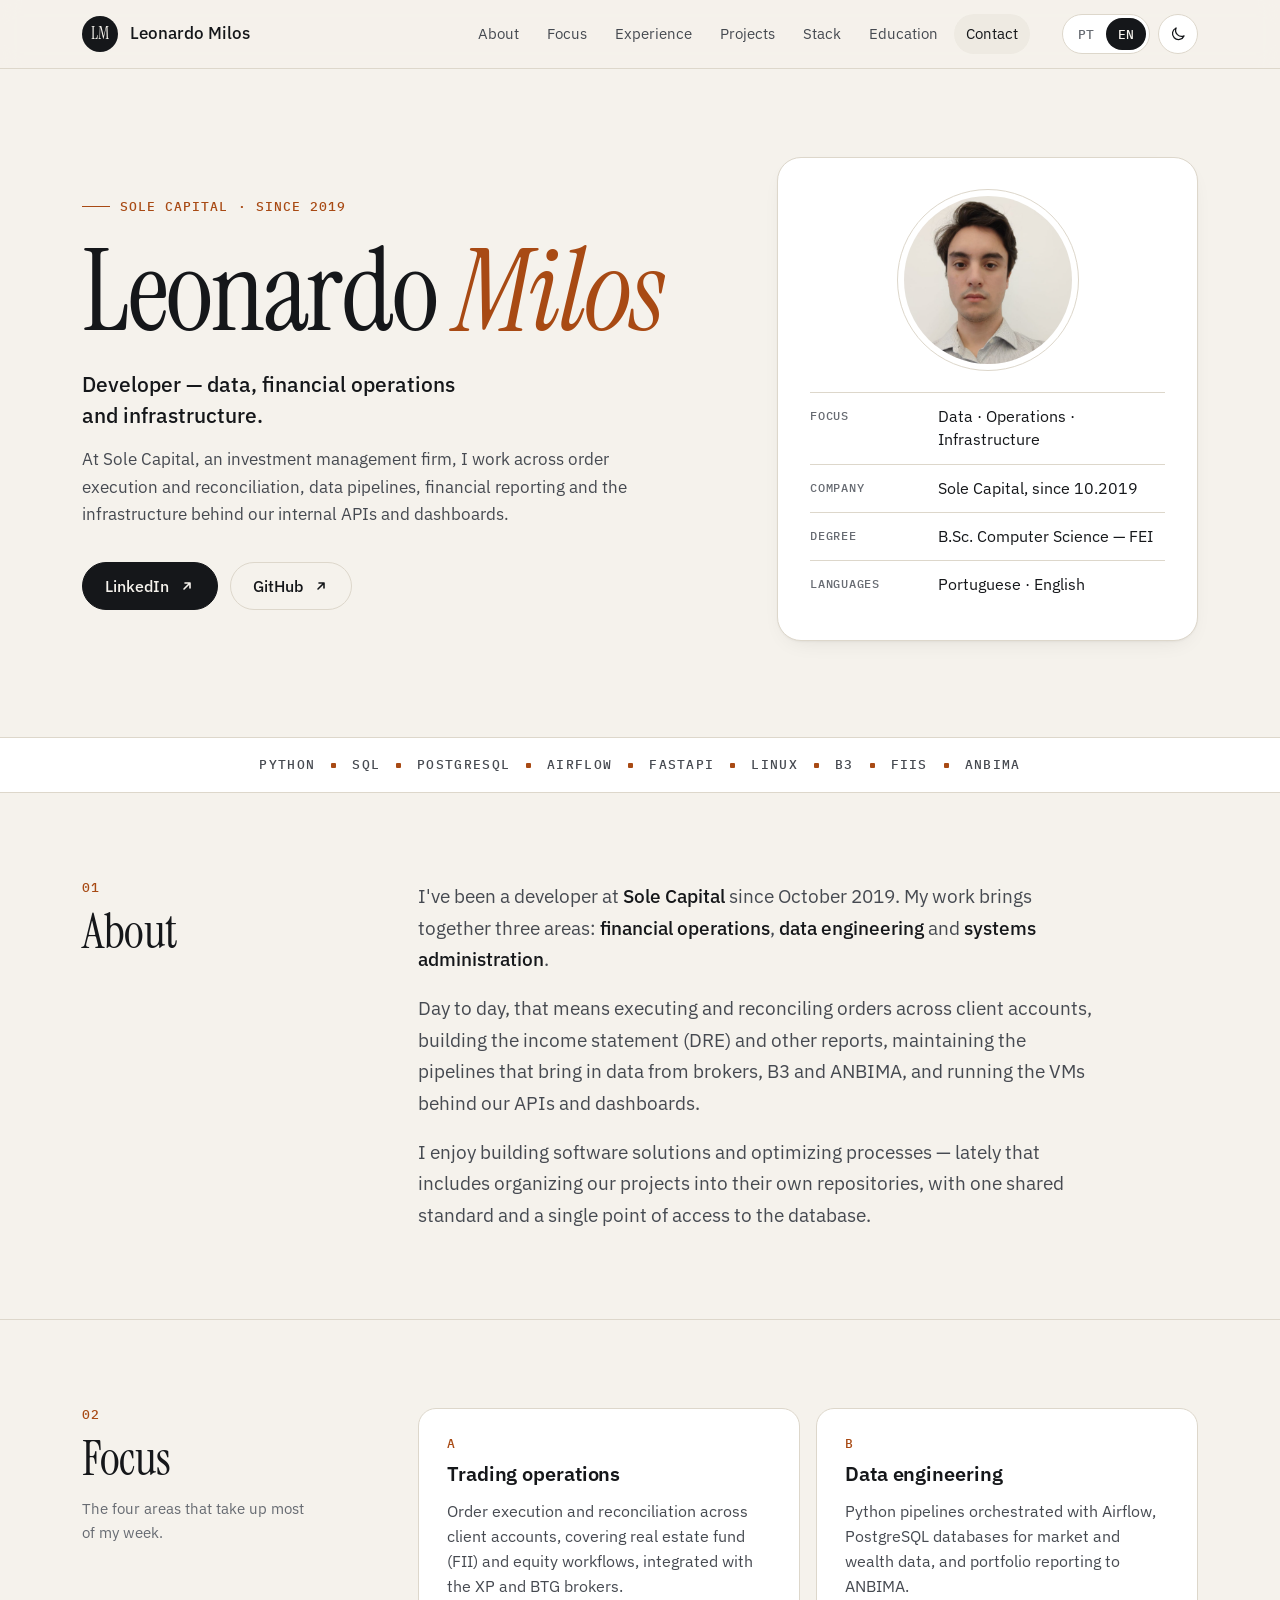
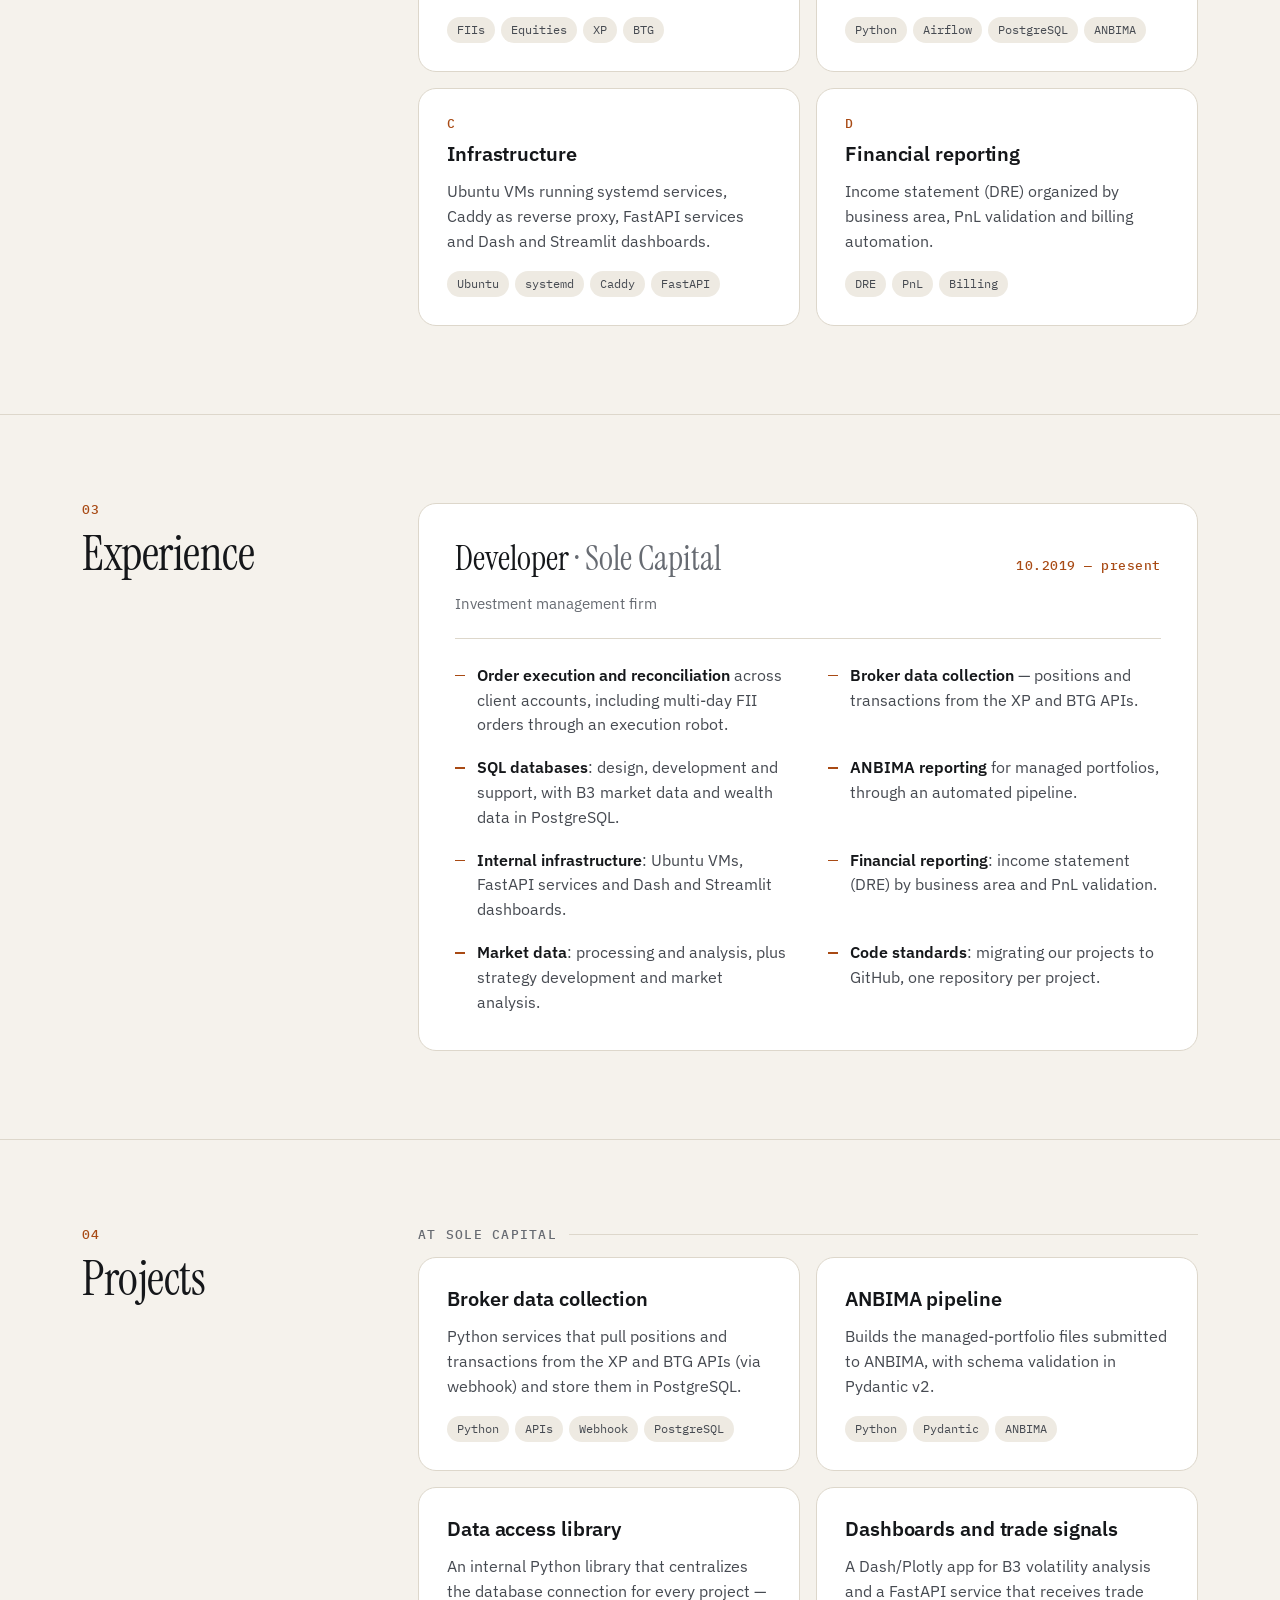
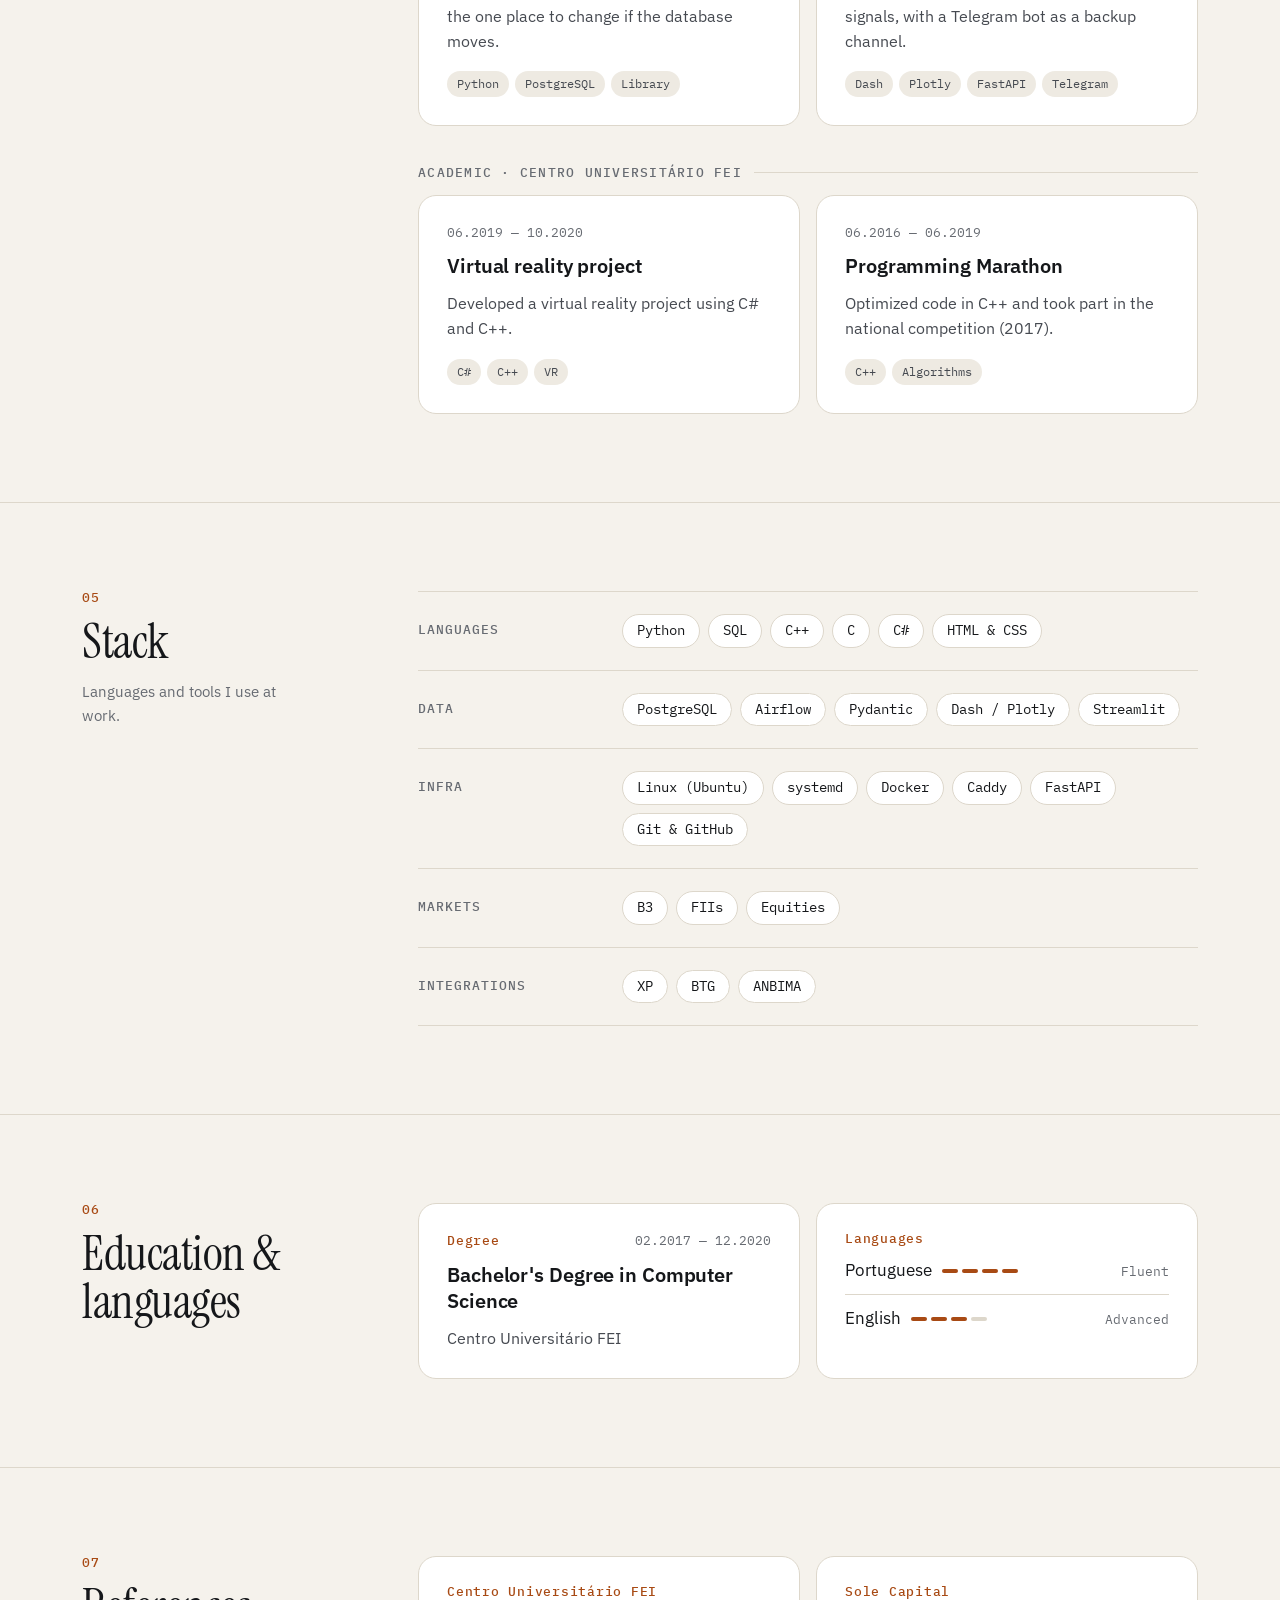
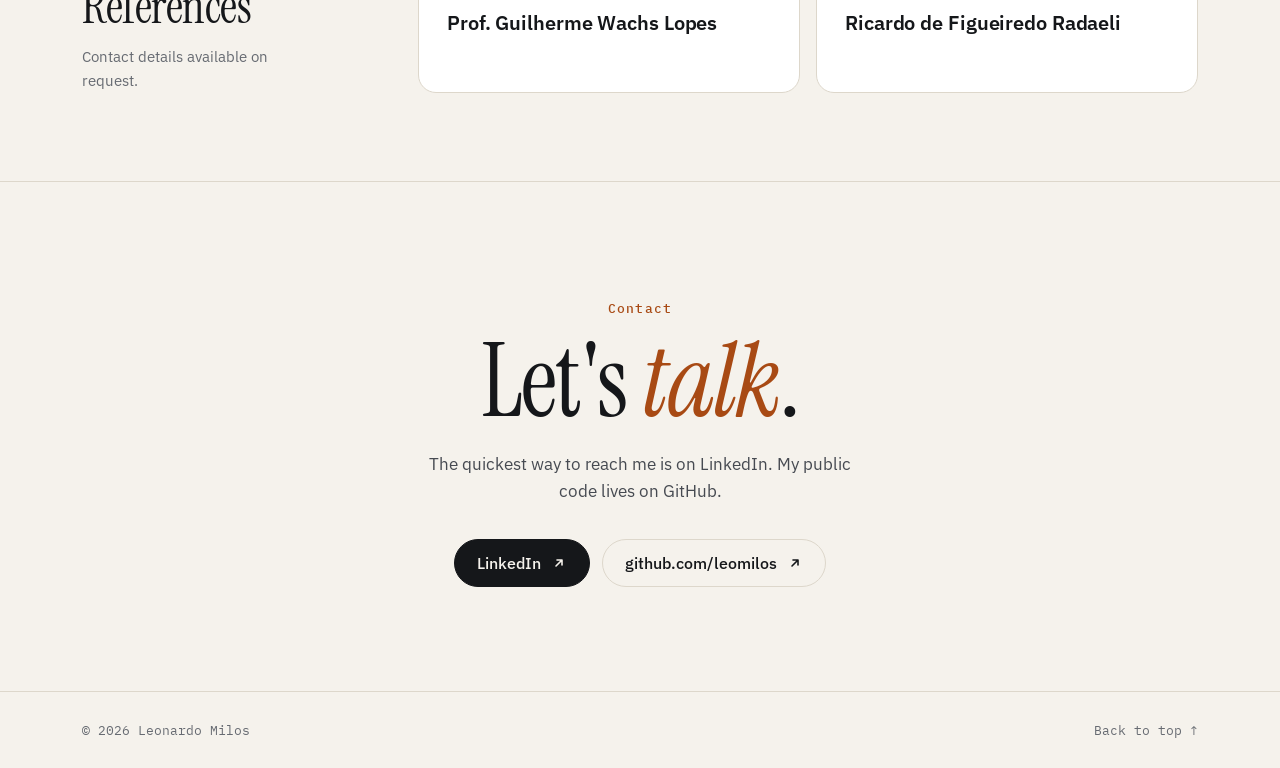
==== commit 27f19178: "Referências sem contatos; XP/BTG em Integrações" ====
--- a/index.html
+++ b/index.html
@@ -263,11 +263,6 @@
     .level i { width: 16px; height: 4px; border-radius: 2px; background: var(--rule); }
     .level i.on { background: var(--accent); }
 
-    /* Referências */
-    .ref-contact { display: grid; gap: 6px; margin-top: 4px; font-size: 15px; }
-    .ref-contact a { text-decoration: none; display: inline-flex; align-items: center; gap: 8px; color: var(--ink-2); }
-    .ref-contact a:hover { color: var(--accent); }
-    .ref-contact svg { width: 15px; height: 15px; flex: none; color: var(--muted); }
 
     /* Contato */
     .contact { padding: 120px 0 104px; text-align: center; }
@@ -589,7 +584,11 @@
           </div>
           <div class="stack-row">
             <dt><span data-lang="pt">Mercado</span><span data-lang="en">Markets</span></dt>
-            <dd><span class="tag">B3</span><span class="tag">FIIs</span><span class="tag"><span data-lang="pt">Ações</span><span data-lang="en">Equities</span></span><span class="tag">ANBIMA</span><span class="tag">XP · BTG</span></dd>
+            <dd><span class="tag">B3</span><span class="tag">FIIs</span><span class="tag"><span data-lang="pt">Ações</span><span data-lang="en">Equities</span></span></dd>
+          </div>
+          <div class="stack-row">
+            <dt><span data-lang="pt">Integrações</span><span data-lang="en">Integrations</span></dt>
+            <dd><span class="tag">XP</span><span class="tag">BTG</span><span class="tag">ANBIMA</span></dd>
           </div>
         </dl>
       </div>
@@ -631,23 +630,16 @@
         <header class="sec-head">
           <div class="sec-num">07</div>
           <h2><span data-lang="pt">Referências</span><span data-lang="en">References</span></h2>
+          <p><span data-lang="pt">Contatos disponíveis sob solicitação.</span><span data-lang="en">Contact details available on request.</span></p>
         </header>
         <div class="grid-2">
           <article class="card">
             <div class="card-top"><span class="card-idx">Centro Universitário FEI</span></div>
             <h3>Prof. Guilherme Wachs Lopes</h3>
-            <div class="ref-contact">
-              <a href="mailto:guilhermewachs@gmail.com"><svg viewBox="0 0 16 16" fill="none" stroke="currentColor" stroke-width="1.4" aria-hidden="true"><rect x="1.5" y="3" width="13" height="10" rx="2"/><path d="m2 4 6 5 6-5"/></svg>guilhermewachs@gmail.com</a>
-              <a href="tel:+5511973172754"><svg viewBox="0 0 16 16" fill="none" stroke="currentColor" stroke-width="1.4" stroke-linejoin="round" aria-hidden="true"><path d="M3 2h3l1.2 3-1.7 1.1a8 8 0 0 0 4.4 4.4L11 8.8l3 1.2v3a1 1 0 0 1-1 1A11.5 11.5 0 0 1 2 3a1 1 0 0 1 1-1Z"/></svg>+55 (11) 97317-2754</a>
-            </div>
           </article>
           <article class="card">
             <div class="card-top"><span class="card-idx">Sole Capital</span></div>
             <h3>Ricardo de Figueiredo Radaeli</h3>
-            <div class="ref-contact">
-              <a href="mailto:ricardo.radaeli@solecapital.com.br"><svg viewBox="0 0 16 16" fill="none" stroke="currentColor" stroke-width="1.4" aria-hidden="true"><rect x="1.5" y="3" width="13" height="10" rx="2"/><path d="m2 4 6 5 6-5"/></svg>ricardo.radaeli@solecapital.com.br</a>
-              <a href="tel:+5511981109789"><svg viewBox="0 0 16 16" fill="none" stroke="currentColor" stroke-width="1.4" stroke-linejoin="round" aria-hidden="true"><path d="M3 2h3l1.2 3-1.7 1.1a8 8 0 0 0 4.4 4.4L11 8.8l3 1.2v3a1 1 0 0 1-1 1A11.5 11.5 0 0 1 2 3a1 1 0 0 1 1-1Z"/></svg>+55 (11) 98110-9789</a>
-            </div>
           </article>
         </div>
       </div>
